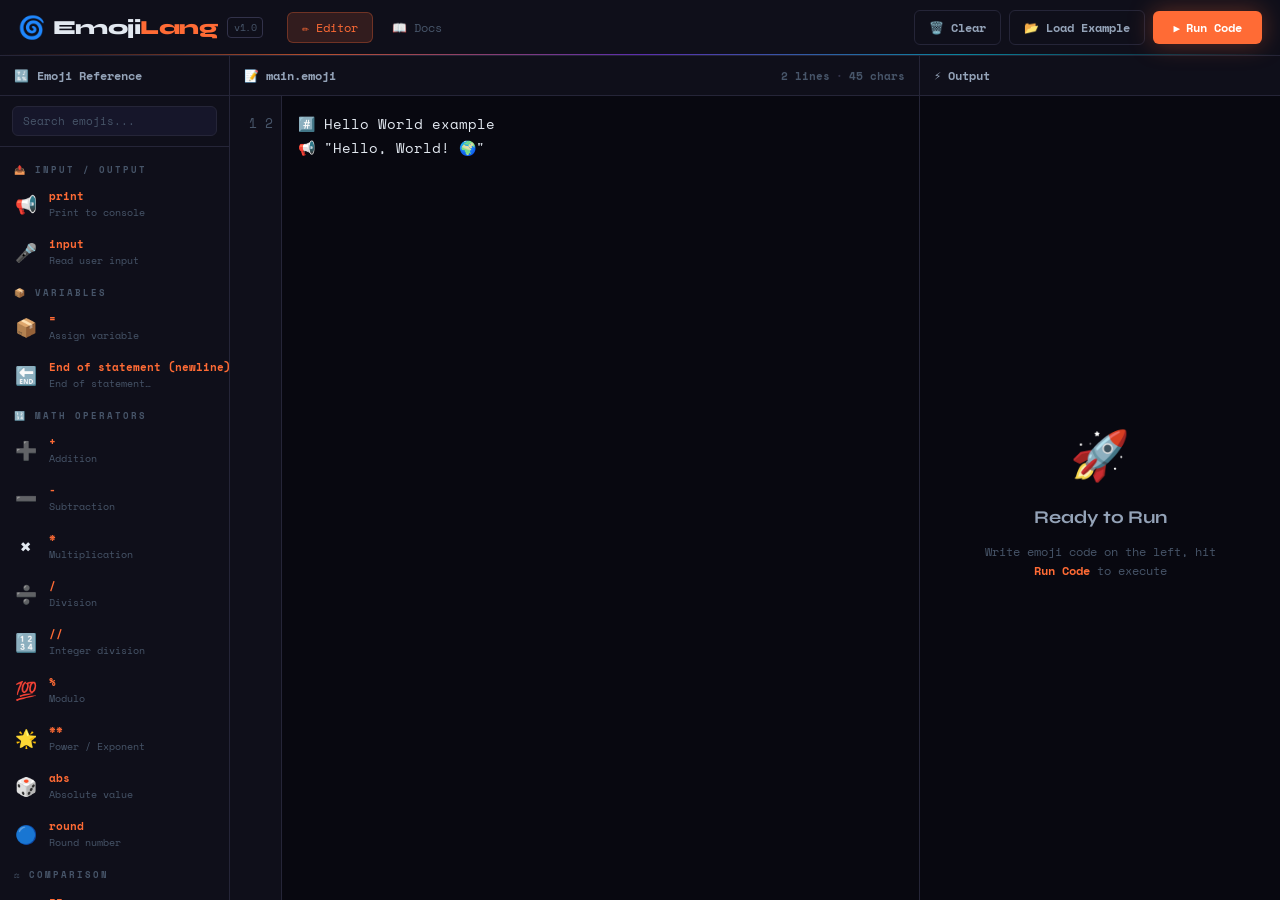
==== index.html @ 05bde88e "prototype of emoji to python" ====
<!DOCTYPE html>
<html lang="en">
<head>
  <meta charset="UTF-8" />
  <meta name="viewport" content="width=device-width, initial-scale=1.0" />
  <title>EmojiLang IDE 🚀</title>
  <link rel="preconnect" href="https://fonts.googleapis.com" />
  <link href="https://fonts.googleapis.com/css2?family=Space+Mono:ital,wght@0,400;0,700;1,400&family=Syne:wght@400;700;800;900&display=swap" rel="stylesheet" />
  <link rel="stylesheet" href="css/reset.css" />
  <link rel="stylesheet" href="css/variables.css" />
  <link rel="stylesheet" href="css/layout.css" />
  <link rel="stylesheet" href="css/sidebar.css" />
  <link rel="stylesheet" href="css/editor.css" />
  <link rel="stylesheet" href="css/output.css" />
  <link rel="stylesheet" href="css/animations.css" />
</head>
<body>

  <!-- HEADER -->
  <header class="topbar">
    <div class="topbar-left">
      <div class="logo">
        <span class="logo-icon">🌀</span>
        <span class="logo-text">Emoji<span class="logo-accent">Lang</span></span>
        <span class="logo-version">v1.0</span>
      </div>
      <nav class="tab-bar">
        <button class="tab active" data-tab="editor">✏️ Editor</button>
        <button class="tab" data-tab="docs">📖 Docs</button>
      </nav>
    </div>
    <div class="topbar-right">
      <button class="btn btn-ghost" id="btn-clear">🗑️ Clear</button>
      <button class="btn btn-ghost" id="btn-example">📂 Load Example</button>
      <button class="btn btn-run" id="btn-run">
        <span class="run-icon">▶</span>
        <span class="run-text">Run Code</span>
      </button>
    </div>
  </header>

  <!-- MAIN WORKSPACE -->
  <main class="workspace">

    <!-- LEFT SIDEBAR: Emoji Reference -->
    <aside class="sidebar" id="sidebar">
      <div class="sidebar-header">
        <span>🔣</span> Emoji Reference
      </div>
      <div class="sidebar-search">
        <input type="text" id="emoji-search" placeholder="Search emojis..." autocomplete="off" />
      </div>
      <div class="emoji-list" id="emoji-list">
        <!-- Populated by JS -->
      </div>
    </aside>

    <!-- CENTER: Code Editor -->
    <section class="editor-panel">
      <div class="panel-header">
        <span class="panel-title">📝 main.emoji</span>
        <div class="editor-meta">
          <span id="line-count">0 lines</span>
          <span class="dot">·</span>
          <span id="char-count">0 chars</span>
        </div>
      </div>

      <div class="editor-wrap">
        <div class="line-numbers" id="line-numbers">1</div>
        <textarea
          id="code-editor"
          class="code-editor"
          spellcheck="false"
          autocomplete="off"
          autocorrect="off"
          placeholder="🖊️ Start coding with emojis...&#10;&#10;Try: 📢 &quot;Hello World&quot; 🔚"
        ></textarea>
      </div>

      <!-- CONVERTED PYTHON PREVIEW -->
      <!-- <div class="python-preview" id="python-preview-panel">
        <div class="preview-header">
          <span>🐍 Python Preview</span>
          <button class="toggle-preview" id="toggle-preview">▲ Hide</button>
        </div>
        <pre class="python-code" id="python-output-preview"></pre>
      </div> -->
    </section>

    <!-- RIGHT PANEL: Output -->
    <section class="output-panel">
      <div class="panel-header">
        <span class="panel-title">⚡ Output</span>
        <div class="output-status" id="output-status"></div>
      </div>
      <div class="output-body" id="output-body">
        <div class="output-welcome">
          <div class="welcome-icon">🚀</div>
          <div class="welcome-title">Ready to Run</div>
          <div class="welcome-sub">Write emoji code on the left, hit <strong>Run Code</strong> to execute</div>
        </div>
      </div>
    </section>

  </main>

  <!-- DOCS PANEL (hidden by default) -->
  <div class="docs-panel hidden" id="docs-panel">
    <div class="docs-content" id="docs-content">
      <!-- Populated by JS -->
    </div>
  </div>

  <!-- TOAST NOTIFICATIONS -->
  <div class="toast-container" id="toast-container"></div>

  <!-- SCRIPTS -->
  <script src="js/emojiMap.js"></script>
  <script src="js/compiler.js"></script>
  <script src="js/runner.js"></script>
  <script src="js/editor.js"></script>
  <script src="js/sidebar.js"></script>
  <script src="js/ui.js"></script>
  <script src="js/app.js"></script>

</body>
</html>
---- css/variables.css ----
:root {
  /* Colors */
  --bg:         #080810;
  --surface:    #0f0f1a;
  --surface2:   #16162a;
  --surface3:   #1e1e32;
  --border:     #252538;
  --border2:    #32324a;

  --accent:     #ff6b35;
  --accent-dim: rgba(255, 107, 53, 0.15);
  --accent2:    #7c3aed;
  --accent3:    #06b6d4;
  --accent4:    #f59e0b;

  --green:      #22c55e;
  --green-dim:  rgba(34, 197, 94, 0.12);
  --red:        #ef4444;
  --red-dim:    rgba(239, 68, 68, 0.12);
  --yellow:     #eab308;
  --yellow-dim: rgba(234, 179, 8, 0.12);
  --blue:       #3b82f6;
  --blue-dim:   rgba(59, 130, 246, 0.12);

  --text:       #e2e8f0;
  --text2:      #94a3b8;
  --muted:      #475569;

  /* Typography */
  --font-mono: 'Space Mono', 'Courier New', monospace;
  --font-display: 'Syne', sans-serif;

  /* Sizing */
  --topbar-h:  56px;
  --sidebar-w: 230px;
  --preview-h: 160px;
  --radius:    6px;
  --radius-lg: 10px;

  /* Shadows & Glows */
  --glow-accent: 0 0 24px rgba(255, 107, 53, 0.35);
  --glow-green:  0 0 16px rgba(34, 197, 94, 0.3);
  --glow-red:    0 0 16px rgba(239, 68, 68, 0.3);
  --shadow:      0 4px 24px rgba(0,0,0,0.4);
}
---- css/layout.css ----
body {
  font-family: var(--font-mono);
  background: var(--bg);
  color: var(--text);
  display: flex;
  flex-direction: column;
  height: 100vh;
  overflow: hidden;
}

/* ─── TOPBAR ─────────────────────────── */
.topbar {
  height: var(--topbar-h);
  background: var(--surface);
  border-bottom: 1px solid var(--border);
  display: flex;
  align-items: center;
  justify-content: space-between;
  padding: 0 18px;
  flex-shrink: 0;
  position: relative;
  z-index: 100;
}
.topbar::after {
  content: '';
  position: absolute;
  bottom: 0; left: 0; right: 0;
  height: 1px;
  background: linear-gradient(90deg,
    transparent 0%,
    var(--accent) 25%,
    var(--accent2) 50%,
    var(--accent3) 75%,
    transparent 100%);
  opacity: 0.7;
}

.topbar-left  { display: flex; align-items: center; gap: 24px; }
.topbar-right { display: flex; align-items: center; gap: 8px; }

/* ─── LOGO ───────────────────────────── */
.logo {
  display: flex;
  align-items: center;
  gap: 8px;
  font-family: var(--font-display);
  font-weight: 900;
  font-size: 20px;
  letter-spacing: -0.5px;
}
.logo-icon { font-size: 22px; animation: spin-slow 8s linear infinite; }
.logo-accent { color: var(--accent); }
.logo-version {
  font-family: var(--font-mono);
  font-size: 10px;
  font-weight: 400;
  color: var(--muted);
  border: 1px solid var(--border2);
  padding: 2px 6px;
  border-radius: 4px;
  margin-left: 2px;
}

/* ─── TAB BAR ────────────────────────── */
.tab-bar { display: flex; gap: 4px; }
.tab {
  font-family: var(--font-mono);
  font-size: 12px;
  padding: 6px 14px;
  border-radius: var(--radius);
  color: var(--muted);
  transition: all 0.2s;
  border: 1px solid transparent;
  cursor: pointer;
  background: none;
}
.tab:hover { color: var(--text2); background: var(--surface2); }
.tab.active {
  color: var(--accent);
  background: var(--accent-dim);
  border-color: rgba(255,107,53,0.3);
}

/* ─── BUTTONS ────────────────────────── */
.btn {
  display: inline-flex;
  align-items: center;
  gap: 6px;
  padding: 8px 14px;
  border-radius: var(--radius);
  font-family: var(--font-mono);
  font-size: 12px;
  font-weight: 700;
  transition: all 0.2s;
  cursor: pointer;
  border: none;
}
.btn-ghost {
  color: var(--text2);
  border: 1px solid var(--border);
  background: none;
}
.btn-ghost:hover {
  color: var(--text);
  border-color: var(--border2);
  background: var(--surface2);
}
.btn-run {
  background: var(--accent);
  color: white;
  box-shadow: var(--glow-accent);
  padding: 8px 20px;
}
.btn-run:hover {
  background: #ff8555;
  box-shadow: 0 0 32px rgba(255,107,53,0.6);
  transform: translateY(-1px);
}
.btn-run:disabled {
  background: var(--muted);
  box-shadow: none;
  transform: none;
  cursor: not-allowed;
  opacity: 0.6;
}
.run-icon { font-size: 11px; }

/* ─── WORKSPACE ──────────────────────── */
.workspace {
  display: flex;
  flex: 1;
  min-height: 0;
  overflow: hidden;
}

/* ─── PANEL HEADER ───────────────────── */
.panel-header {
  height: 40px;
  background: var(--surface);
  border-bottom: 1px solid var(--border);
  display: flex;
  align-items: center;
  justify-content: space-between;
  padding: 0 14px;
  font-size: 12px;
  font-weight: 700;
  flex-shrink: 0;
}
.panel-title { color: var(--text2); }
.editor-meta {
  display: flex;
  align-items: center;
  gap: 6px;
  color: var(--muted);
  font-size: 11px;
}
.dot { color: var(--border2); }

/* ─── EDITOR PANEL ───────────────────── */
.editor-panel {
  flex: 1;
  min-width: 0;
  display: flex;
  flex-direction: column;
  border-right: 1px solid var(--border);
  overflow: hidden;
}

/* ─── OUTPUT PANEL ───────────────────── */
.output-panel {
  width: 360px;
  min-width: 360px;
  max-width: 360px;
  flex-shrink: 0;
  display: flex;
  flex-direction: column;
  overflow: hidden;
}

/* ─── DOCS PANEL ─────────────────────── */
.docs-panel {
  position: absolute;
  inset: 0;
  background: var(--bg);
  overflow-y: auto;
  z-index: 50;
  padding: 40px;
}
.docs-panel.hidden { display: none; }
.docs-content {
  max-width: 800px;
  margin: 0 auto;
}

/* ─── TOAST ──────────────────────────── */
.toast-container {
  position: fixed;
  bottom: 20px;
  right: 20px;
  display: flex;
  flex-direction: column;
  gap: 8px;
  z-index: 9999;
}
.toast {
  padding: 10px 16px;
  border-radius: var(--radius);
  font-size: 12px;
  font-weight: 700;
  display: flex;
  align-items: center;
  gap: 8px;
  animation: slideInToast 0.3s ease;
  border: 1px solid transparent;
}
.toast-success { background: var(--green-dim); border-color: var(--green); color: var(--green); }
.toast-error   { background: var(--red-dim);   border-color: var(--red);   color: var(--red); }
.toast-info    { background: var(--blue-dim);   border-color: var(--blue);  color: var(--blue); }
---- css/sidebar.css ----
/* ─── SIDEBAR ────────────────────────── */
.sidebar {
  width: var(--sidebar-w);
  background: var(--surface);
  border-right: 1px solid var(--border);
  display: flex;
  flex-direction: column;
  flex-shrink: 0;
  overflow: hidden;
}

.sidebar-header {
  height: 40px;
  display: flex;
  align-items: center;
  gap: 8px;
  padding: 0 14px;
  font-size: 12px;
  font-weight: 700;
  color: var(--text2);
  background: var(--surface);
  border-bottom: 1px solid var(--border);
  flex-shrink: 0;
}

.sidebar-search {
  padding: 10px 12px;
  border-bottom: 1px solid var(--border);
  flex-shrink: 0;
}
.sidebar-search input {
  width: 100%;
  background: var(--surface2);
  border: 1px solid var(--border);
  color: var(--text);
  padding: 6px 10px;
  border-radius: var(--radius);
  font-size: 11px;
  transition: border-color 0.2s;
}
.sidebar-search input:focus {
  border-color: var(--accent);
}
.sidebar-search input::placeholder {
  color: var(--muted);
}

/* ─── EMOJI LIST ─────────────────────── */
.emoji-list {
  flex: 1;
  overflow-y: auto;
  padding: 6px 0;
}

.emoji-group-label {
  font-size: 9px;
  font-weight: 700;
  letter-spacing: 2px;
  text-transform: uppercase;
  color: var(--muted);
  padding: 10px 14px 4px;
}

.emoji-item {
  display: flex;
  align-items: center;
  gap: 10px;
  padding: 7px 12px;
  cursor: pointer;
  border-radius: 0;
  transition: background 0.15s;
  border: 1px solid transparent;
}
.emoji-item:hover {
  background: var(--surface2);
}
.emoji-item:hover .insert-chip {
  opacity: 1;
}

.emoji-item .em {
  font-size: 18px;
  min-width: 26px;
  text-align: center;
  line-height: 1;
}

.emoji-item .info {
  flex: 1;
  min-width: 0;
}
.emoji-item .kw {
  font-size: 11px;
  color: var(--accent);
  font-weight: 700;
  white-space: nowrap;
}
.emoji-item .desc {
  font-size: 10px;
  color: var(--muted);
  margin-top: 1px;
  white-space: nowrap;
  overflow: hidden;
  text-overflow: ellipsis;
}

.insert-chip {
  font-size: 9px;
  color: var(--muted);
  border: 1px solid var(--border2);
  padding: 2px 6px;
  border-radius: 4px;
  white-space: nowrap;
  opacity: 0;
  transition: opacity 0.15s;
}

.emoji-item.no-result {
  padding: 20px 14px;
  color: var(--muted);
  font-size: 12px;
  cursor: default;
}
.emoji-item.no-result:hover {
  background: transparent;
}
---- css/editor.css ----
/* ─── EDITOR WRAP ────────────────────── */
.editor-wrap {
  flex: 1;
  min-height: 0;
  display: flex;
  overflow: hidden;
  background: var(--bg);
}

/* ─── LINE NUMBERS ───────────────────── */
.line-numbers {
  width: 52px;
  min-width: 52px;
  padding: 16px 8px 16px 0;
  text-align: right;
  color: var(--muted);
  font-size: 13px;
  line-height: 1.7;
  user-select: none;
  background: var(--surface);
  border-right: 1px solid var(--border);
  overflow: hidden;
  flex-shrink: 0;
}

/* ─── CODE EDITOR TEXTAREA ───────────── */
.code-editor {
  flex: 1;
  min-width: 0;
  padding: 16px;
  color: var(--text);
  font-family: var(--font-mono);
  font-size: 14px;
  line-height: 1.7;
  resize: none;
  overflow: auto;
  white-space: pre-wrap;
  overflow-wrap: break-word;
  word-break: break-all;
  caret-color: var(--accent);
  background: var(--bg);
  border: none;
  outline: none;
  box-sizing: border-box;
}

.code-editor::placeholder {
  color: var(--muted);
  opacity: 0.7;
}
---- css/output.css ----
/* ─── OUTPUT BODY ────────────────────── */
.output-body {
  flex: 1;
  overflow-y: auto;
  padding: 0;
  background: var(--bg);
  font-size: 13px;
  line-height: 1.6;
  display: flex;
  flex-direction: column;
}

/* ─── WELCOME STATE ──────────────────── */
.output-welcome {
  flex: 1;
  display: flex;
  flex-direction: column;
  align-items: center;
  justify-content: center;
  gap: 10px;
  padding: 40px;
  text-align: center;
}
.welcome-icon {
  font-size: 48px;
  animation: float 3s ease-in-out infinite;
}
.welcome-title {
  font-family: var(--font-display);
  font-size: 18px;
  font-weight: 700;
  color: var(--text2);
}
.welcome-sub {
  font-size: 12px;
  color: var(--muted);
  max-width: 240px;
}
.welcome-sub strong {
  color: var(--accent);
}

/* ─── OUTPUT STATUS BADGE ────────────── */
.output-status {
  font-size: 11px;
  font-weight: 700;
  padding: 3px 8px;
  border-radius: 4px;
  display: flex;
  align-items: center;
  gap: 5px;
}
.status-running {
  color: var(--yellow);
  background: var(--yellow-dim);
  border: 1px solid rgba(234,179,8,0.3);
}
.status-success {
  color: var(--green);
  background: var(--green-dim);
  border: 1px solid rgba(34,197,94,0.3);
}
.status-error {
  color: var(--red);
  background: var(--red-dim);
  border: 1px solid rgba(239,68,68,0.3);
}

/* ─── OUTPUT BLOCKS ──────────────────── */
.output-block {
  border-bottom: 1px solid var(--border);
  animation: fadeIn 0.3s ease;
}

.output-block-header {
  display: flex;
  align-items: center;
  gap: 8px;
  padding: 8px 14px 6px;
  font-size: 10px;
  font-weight: 700;
  letter-spacing: 1px;
  text-transform: uppercase;
  color: var(--muted);
}

.output-stdout {
  padding: 10px 16px 14px;
  font-family: var(--font-mono);
  font-size: 13px;
  color: var(--text);
  white-space: pre-wrap;
  word-break: break-word;
}

/* ─── ERROR BLOCK ────────────────────── */
.error-block {
  background: var(--red-dim);
  border: 1px solid rgba(239,68,68,0.25);
  border-radius: var(--radius);
  margin: 12px;
  overflow: hidden;
  animation: fadeIn 0.3s ease;
}
.error-block-header {
  display: flex;
  align-items: center;
  gap: 8px;
  padding: 10px 14px;
  background: rgba(239,68,68,0.15);
  font-size: 12px;
  font-weight: 700;
  color: var(--red);
  border-bottom: 1px solid rgba(239,68,68,0.2);
}
.error-type {
  margin-left: auto;
  font-size: 10px;
  opacity: 0.8;
}
.error-body {
  padding: 12px 14px;
}
.error-message {
  font-size: 13px;
  color: var(--text);
  margin-bottom: 10px;
  font-weight: 700;
}
.error-location {
  font-size: 11px;
  color: var(--red);
  margin-bottom: 8px;
  opacity: 0.85;
}
.error-hint {
  font-size: 11px;
  color: var(--text2);
  padding: 8px 10px;
  background: rgba(255,255,255,0.04);
  border-radius: 4px;
  border-left: 2px solid var(--yellow);
}
.error-hint::before {
  content: '💡 Hint: ';
  color: var(--yellow);
  font-weight: 700;
}

/* ─── COMPILE ERROR ──────────────────── */
.compile-error-block {
  background: rgba(239,68,68,0.07);
  border: 1px solid rgba(239,68,68,0.2);
  border-radius: var(--radius);
  margin: 12px;
  animation: shake 0.3s ease;
}
.compile-error-block .error-block-header {
  background: rgba(239,68,68,0.12);
}

/* ─── SUCCESS BLOCK ──────────────────── */
.success-meta {
  display: flex;
  align-items: center;
  gap: 16px;
  padding: 10px 14px;
  background: var(--green-dim);
  border-bottom: 1px solid rgba(34,197,94,0.2);
  font-size: 11px;
  color: var(--green);
  font-weight: 700;
}
.exec-time { opacity: 0.75; font-weight: 400; margin-left: auto; }

/* ─── SPINNER ────────────────────────── */
.spinner {
  display: inline-block;
  width: 12px; height: 12px;
  border: 2px solid rgba(234,179,8,0.3);
  border-top-color: var(--yellow);
  border-radius: 50%;
  animation: spin 0.7s linear infinite;
}

.running-indicator {
  flex: 1;
  display: flex;
  align-items: center;
  justify-content: center;
  gap: 12px;
  color: var(--yellow);
  font-size: 13px;
}
---- css/animations.css ----
@keyframes spin {
  to { transform: rotate(360deg); }
}

@keyframes spin-slow {
  to { transform: rotate(360deg); }
}

@keyframes float {
  0%, 100% { transform: translateY(0); }
  50%       { transform: translateY(-8px); }
}

@keyframes fadeIn {
  from { opacity: 0; transform: translateY(6px); }
  to   { opacity: 1; transform: translateY(0); }
}

@keyframes slideInToast {
  from { opacity: 0; transform: translateX(20px); }
  to   { opacity: 1; transform: translateX(0); }
}

@keyframes shake {
  0%, 100% { transform: translateX(0); }
  20%       { transform: translateX(-4px); }
  40%       { transform: translateX(4px); }
  60%       { transform: translateX(-3px); }
  80%       { transform: translateX(3px); }
}

@keyframes pulse-glow {
  0%, 100% { box-shadow: 0 0 12px rgba(255,107,53,0.3); }
  50%       { box-shadow: 0 0 28px rgba(255,107,53,0.6); }
}

/* Docs typography */
.docs-content h1 {
  font-family: var(--font-display);
  font-size: 32px;
  font-weight: 900;
  color: var(--text);
  margin-bottom: 8px;
}
.docs-content .docs-sub {
  font-size: 14px;
  color: var(--muted);
  margin-bottom: 32px;
}
.docs-content h2 {
  font-family: var(--font-display);
  font-size: 18px;
  font-weight: 700;
  color: var(--accent);
  margin: 28px 0 12px;
  padding-bottom: 8px;
  border-bottom: 1px solid var(--border);
}
.docs-content p {
  font-size: 13px;
  color: var(--text2);
  line-height: 1.8;
  margin-bottom: 12px;
}
.docs-table {
  width: 100%;
  border-collapse: collapse;
  margin-bottom: 20px;
  font-size: 13px;
}
.docs-table th {
  text-align: left;
  padding: 8px 12px;
  background: var(--surface2);
  color: var(--text2);
  font-weight: 700;
  border-bottom: 1px solid var(--border);
}
.docs-table td {
  padding: 8px 12px;
  border-bottom: 1px solid var(--border);
  color: var(--text);
  vertical-align: top;
}
.docs-table tr:hover td { background: var(--surface); }
.docs-table .em-cell { font-size: 20px; text-align: center; }
.docs-table .kw-cell { color: var(--accent); font-weight: 700; }
.docs-table .py-cell { color: var(--accent3); }
.docs-table .ex-cell { color: var(--muted); }

.docs-code-block {
  background: var(--surface);
  border: 1px solid var(--border);
  border-radius: var(--radius);
  padding: 16px;
  font-size: 13px;
  line-height: 1.7;
  color: var(--text);
  margin-bottom: 16px;
  white-space: pre;
  overflow-x: auto;
}
.docs-code-block .comment { color: var(--muted); font-style: italic; }
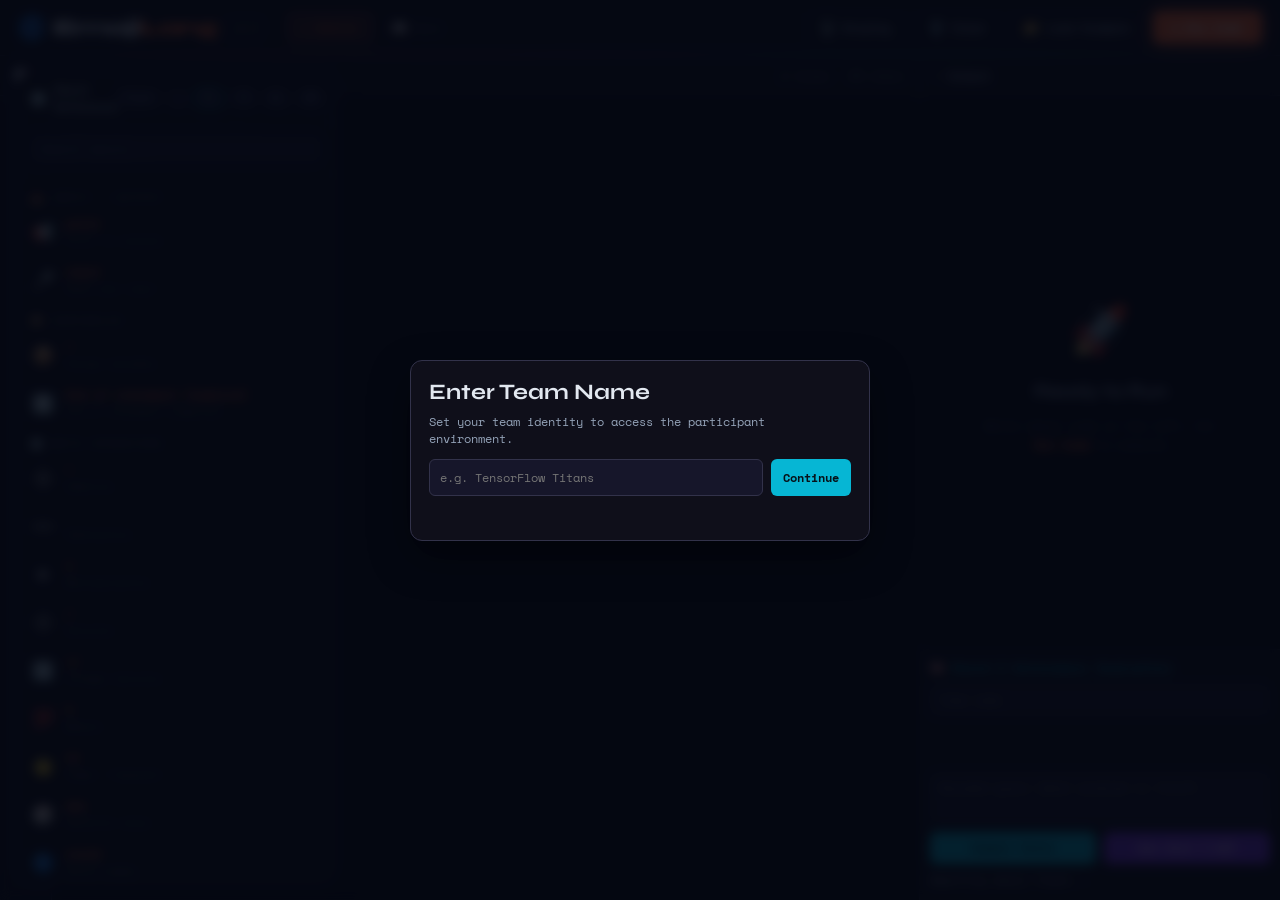
==== commit 38194e9f: "Prepare for Vercel deployment: Add vercel.json, .gitignore, and new features" ====
--- a/index.html
+++ b/index.html
@@ -30,6 +30,7 @@
       </nav>
     </div>
     <div class="topbar-right">
+      <button class="btn btn-ghost" id="btn-display">🖥️ Display</button>
       <button class="btn btn-ghost" id="btn-clear">🗑️ Clear</button>
       <button class="btn btn-ghost" id="btn-example">📂 Load Example</button>
       <button class="btn btn-run" id="btn-run">
@@ -45,7 +46,15 @@
     <!-- LEFT SIDEBAR: Emoji Reference -->
     <aside class="sidebar" id="sidebar">
       <div class="sidebar-header">
-        <span>🔣</span> Emoji Reference
+        <div class="sidebar-title"><span>🔣</span> Emoji Reference</div>
+        <div class="sidebar-controls">
+          <button class="sidebar-control" id="emoji-flash" type="button" title="Flash reference open">Flash</button>
+          <button class="sidebar-control" id="emoji-minimize" type="button" title="Minimize reference">_</button>
+          <button class="sidebar-corner" data-corner="top-left" type="button" title="Dock top left">TL</button>
+          <button class="sidebar-corner" data-corner="top-right" type="button" title="Dock top right">TR</button>
+          <button class="sidebar-corner" data-corner="bottom-left" type="button" title="Dock bottom left">BL</button>
+          <button class="sidebar-corner" data-corner="bottom-right" type="button" title="Dock bottom right">BR</button>
+        </div>
       </div>
       <div class="sidebar-search">
         <input type="text" id="emoji-search" placeholder="Search emojis..." autocomplete="off" />
@@ -78,14 +87,6 @@
         ></textarea>
       </div>
 
-      <!-- CONVERTED PYTHON PREVIEW -->
-      <!-- <div class="python-preview" id="python-preview-panel">
-        <div class="preview-header">
-          <span>🐍 Python Preview</span>
-          <button class="toggle-preview" id="toggle-preview">▲ Hide</button>
-        </div>
-        <pre class="python-code" id="python-output-preview"></pre>
-      </div> -->
     </section>
 
     <!-- RIGHT PANEL: Output -->
@@ -101,6 +102,24 @@
           <div class="welcome-sub">Write emoji code on the left, hit <strong>Run Code</strong> to execute</div>
         </div>
       </div>
+
+      <div class="round2-panel" id="round2-panel">
+        <div class="round2-head">
+          <span>🧠 Round 2 Autonomous Evaluation</span>
+        </div>
+        <div class="round2-grid">
+          <input id="round2-team" type="text" placeholder="Team name" />
+          <input id="round2-module" type="hidden" />
+        </div>
+        <div class="round2-flash-preview" id="round2-flash-preview" aria-live="polite"></div>
+        <textarea id="round2-decoded" rows="2" placeholder="Decoded guess (what problem is this?)"></textarea>
+        <div class="round2-actions">
+          <button id="round2-submit" type="button">Submit Patch</button>
+          <button id="round2-hint" type="button" class="round2-hint">Ask Hint (-10)</button>
+        </div>
+        <div class="round2-result" id="round2-result">Awaiting emoji flash...</div>
+      </div>
+
     </section>
 
   </main>
@@ -115,6 +134,19 @@
   <!-- TOAST NOTIFICATIONS -->
   <div class="toast-container" id="toast-container"></div>
 
+  <!-- TEAM ACCESS GATE -->
+  <div class="team-gate" id="team-gate" role="dialog" aria-modal="true" aria-labelledby="team-gate-title">
+    <div class="team-gate-card">
+      <h2 id="team-gate-title">Enter Team Name</h2>
+      <p>Set your team identity to access the participant environment.</p>
+      <form id="team-gate-form" class="team-gate-form">
+        <input id="team-gate-input" type="text" maxlength="40" placeholder="e.g. TensorFlow Titans" autocomplete="off" required />
+        <button id="team-gate-join" type="submit">Continue</button>
+      </form>
+      <div class="team-gate-error" id="team-gate-error" aria-live="polite"></div>
+    </div>
+  </div>
+
   <!-- SCRIPTS -->
   <script src="js/emojiMap.js"></script>
   <script src="js/compiler.js"></script>
@@ -122,6 +154,8 @@
   <script src="js/editor.js"></script>
   <script src="js/sidebar.js"></script>
   <script src="js/ui.js"></script>
+  <script src="js/flashSync.js"></script>
+  <script src="js/round2Submission.js"></script>
   <script src="js/app.js"></script>
 
 </body>
--- a/css/layout.css
+++ b/css/layout.css
@@ -131,6 +131,7 @@
   flex: 1;
   min-height: 0;
   overflow: hidden;
+  position: relative;
 }
 
 /* ─── PANEL HEADER ───────────────────── */
--- a/css/sidebar.css
+++ b/css/sidebar.css
@@ -1,26 +1,108 @@
 /* ─── SIDEBAR ────────────────────────── */
 .sidebar {
-  width: var(--sidebar-w);
-  background: var(--surface);
-  border-right: 1px solid var(--border);
+  width: min(320px, calc(100vw - 40px));
+  background: rgba(15, 15, 26, 0.96);
+  border: 1px solid var(--border2);
+  border-right: 1px solid var(--border2);
   display: flex;
   flex-direction: column;
   flex-shrink: 0;
   overflow: hidden;
+  position: absolute;
+  z-index: 40;
+  top: 16px;
+  left: 16px;
+  max-height: calc(100% - 32px);
+  border-radius: 14px;
+  box-shadow: var(--shadow), 0 0 24px rgba(124, 58, 237, 0.12);
+  backdrop-filter: blur(8px);
+  transition: transform 0.2s ease, opacity 0.2s ease, width 0.2s ease, height 0.2s ease, top 0.2s ease, right 0.2s ease, bottom 0.2s ease, left 0.2s ease;
+}
+
+.sidebar.is-minimized {
+  width: 190px;
+  max-height: 48px;
+}
+
+.sidebar.is-minimized .sidebar-search,
+.sidebar.is-minimized .emoji-list {
+  display: none;
+}
+
+.sidebar.corner-top-left {
+  top: 16px;
+  left: 16px;
+  right: auto;
+  bottom: auto;
+}
+
+.sidebar.corner-top-right {
+  top: 16px;
+  right: 16px;
+  left: auto;
+  bottom: auto;
+}
+
+.sidebar.corner-bottom-left {
+  bottom: 16px;
+  left: 16px;
+  top: auto;
+  right: auto;
+}
+
+.sidebar.corner-bottom-right {
+  bottom: 16px;
+  right: 16px;
+  top: auto;
+  left: auto;
 }
 
 .sidebar-header {
-  height: 40px;
-  display: flex;
-  align-items: center;
+  min-height: 40px;
+  display: flex;
+  align-items: center;
+  justify-content: space-between;
   gap: 8px;
-  padding: 0 14px;
+  padding: 8px 10px 8px 14px;
   font-size: 12px;
   font-weight: 700;
   color: var(--text2);
-  background: var(--surface);
+  background: rgba(15, 15, 26, 0.94);
   border-bottom: 1px solid var(--border);
   flex-shrink: 0;
+}
+
+.sidebar-title {
+  display: flex;
+  align-items: center;
+  gap: 8px;
+  min-width: 0;
+}
+
+.sidebar-controls {
+  display: flex;
+  align-items: center;
+  gap: 6px;
+}
+
+.sidebar-control,
+.sidebar-corner {
+  border: 1px solid var(--border2);
+  background: var(--surface2);
+  color: var(--text2);
+  border-radius: 6px;
+  padding: 4px 7px;
+  font-family: var(--font-mono);
+  font-size: 10px;
+  line-height: 1;
+  cursor: pointer;
+}
+
+.sidebar-control:hover,
+.sidebar-corner:hover,
+.sidebar-corner.is-active {
+  color: var(--text);
+  border-color: var(--accent3);
 }
 
 .sidebar-search {
--- a/css/output.css
+++ b/css/output.css
@@ -191,4 +191,164 @@
   gap: 12px;
   color: var(--yellow);
   font-size: 13px;
+}
+
+/* ─── ROUND 2 SUBMISSION PANEL ───────── */
+.round2-panel {
+  border-top: 1px solid var(--border);
+  background: var(--surface);
+  padding: 10px;
+  display: flex;
+  flex-direction: column;
+  gap: 8px;
+}
+
+.round2-head {
+  font-size: 11px;
+  font-weight: 700;
+  letter-spacing: 0.6px;
+  color: var(--accent3);
+}
+
+.round2-grid {
+  display: grid;
+  grid-template-columns: 1fr;
+  gap: 8px;
+}
+
+.round2-flash-preview {
+  min-height: 40px;
+  display: flex;
+  align-items: center;
+  justify-content: flex-start;
+  gap: 6px;
+  flex-wrap: wrap;
+}
+
+.round2-flash-preview .round2-flash-emoji-tile {
+  width: 32px;
+  height: 32px;
+  display: block;
+  border-radius: 6px;
+  border: 1px solid var(--border2);
+  background: var(--surface2);
+  image-rendering: auto;
+}
+
+.round2-panel input,
+.round2-panel textarea {
+  width: 100%;
+  border: 1px solid var(--border2);
+  background: var(--surface2);
+  color: var(--text);
+  border-radius: var(--radius);
+  font-family: var(--font-mono);
+  font-size: 11px;
+  padding: 7px 8px;
+}
+
+.round2-panel textarea {
+  resize: vertical;
+  min-height: 52px;
+}
+
+.round2-actions {
+  display: flex;
+  gap: 8px;
+}
+
+.round2-actions button {
+  flex: 1;
+  border: none;
+  border-radius: var(--radius);
+  padding: 8px;
+  font-size: 11px;
+  font-weight: 700;
+  cursor: pointer;
+  background: var(--accent3);
+  color: #071219;
+}
+
+.round2-actions .round2-hint {
+  background: var(--accent2);
+  color: #f4e8ff;
+}
+
+.round2-result {
+  font-size: 11px;
+  color: var(--text2);
+  min-height: 18px;
+}
+
+/* ─── PARTICIPANT TEAM ACCESS GATE ──── */
+.team-gate {
+  position: fixed;
+  inset: 0;
+  z-index: 12000;
+  display: none;
+  align-items: center;
+  justify-content: center;
+  padding: 20px;
+  background: rgba(4, 8, 18, 0.86);
+  backdrop-filter: blur(6px);
+}
+
+.team-gate.open {
+  display: flex;
+}
+
+.team-gate-card {
+  width: min(460px, 100%);
+  border: 1px solid var(--border2);
+  border-radius: 12px;
+  background: var(--surface);
+  padding: 18px;
+  box-shadow: 0 16px 40px rgba(0, 0, 0, 0.38);
+}
+
+.team-gate-card h2 {
+  margin: 0 0 8px;
+  font-family: var(--font-display);
+  font-size: 22px;
+  color: var(--text);
+}
+
+.team-gate-card p {
+  margin: 0 0 12px;
+  color: var(--text2);
+  font-size: 12px;
+}
+
+.team-gate-form {
+  display: flex;
+  gap: 8px;
+}
+
+.team-gate-form input {
+  flex: 1;
+  border: 1px solid var(--border2);
+  background: var(--surface2);
+  color: var(--text);
+  border-radius: var(--radius);
+  font-family: var(--font-mono);
+  font-size: 12px;
+  padding: 9px 10px;
+}
+
+.team-gate-form button {
+  border: none;
+  border-radius: var(--radius);
+  padding: 9px 12px;
+  font-size: 12px;
+  font-weight: 700;
+  cursor: pointer;
+  background: var(--accent3);
+  color: #071219;
+}
+
+.team-gate-error {
+  margin-top: 10px;
+  min-height: 16px;
+  font-size: 11px;
+  color: var(--red);
 }
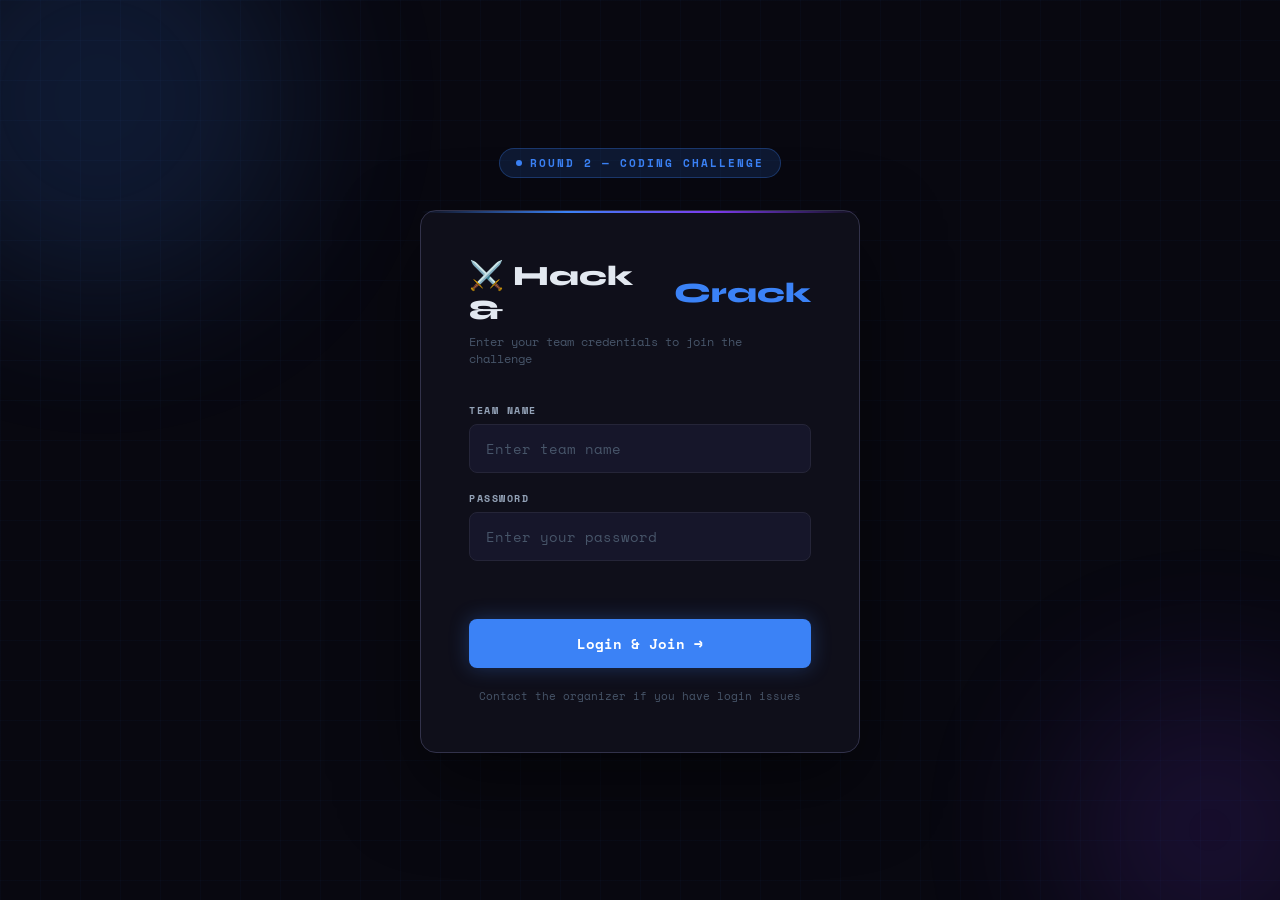
==== commit d46b89f3: "prototype-1 finalized" ====
--- a/index.html
+++ b/index.html
@@ -13,6 +13,7 @@
   <link rel="stylesheet" href="css/editor.css" />
   <link rel="stylesheet" href="css/output.css" />
   <link rel="stylesheet" href="css/animations.css" />
+  <link rel="stylesheet" href="css/participant.css" />
 </head>
 <body>
 
@@ -30,49 +31,52 @@
       </nav>
     </div>
     <div class="topbar-right">
-      <button class="btn btn-ghost" id="btn-display">🖥️ Display</button>
+      <div class="participant-badge" id="participant-badge"></div>
+      <select class="question-select" id="question-select">
+        <option value="">Select Question...</option>
+      </select>
       <button class="btn btn-ghost" id="btn-clear">🗑️ Clear</button>
-      <button class="btn btn-ghost" id="btn-example">📂 Load Example</button>
-      <button class="btn btn-run" id="btn-run">
-        <span class="run-icon">▶</span>
-        <span class="run-text">Run Code</span>
-      </button>
+      <button class="btn btn-ghost" id="btn-example">📂 Examples</button>
+      <button class="btn btn-run" id="btn-run">▶ Run</button>
+      <button class="btn btn-submit" id="btn-submit" disabled>📤 Submit</button>
     </div>
   </header>
 
   <!-- MAIN WORKSPACE -->
   <main class="workspace">
 
-    <!-- LEFT SIDEBAR: Emoji Reference -->
+    <!-- LEFT SIDEBAR -->
     <aside class="sidebar" id="sidebar">
-      <div class="sidebar-header">
-        <div class="sidebar-title"><span>🔣</span> Emoji Reference</div>
-        <div class="sidebar-controls">
-          <button class="sidebar-control" id="emoji-flash" type="button" title="Flash reference open">Flash</button>
-          <button class="sidebar-control" id="emoji-minimize" type="button" title="Minimize reference">_</button>
-          <button class="sidebar-corner" data-corner="top-left" type="button" title="Dock top left">TL</button>
-          <button class="sidebar-corner" data-corner="top-right" type="button" title="Dock top right">TR</button>
-          <button class="sidebar-corner" data-corner="bottom-left" type="button" title="Dock bottom left">BL</button>
-          <button class="sidebar-corner" data-corner="bottom-right" type="button" title="Dock bottom right">BR</button>
-        </div>
-      </div>
+      <div class="sidebar-header"><span>🔣</span> Emoji Reference</div>
       <div class="sidebar-search">
         <input type="text" id="emoji-search" placeholder="Search emojis..." autocomplete="off" />
       </div>
-      <div class="emoji-list" id="emoji-list">
-        <!-- Populated by JS -->
-      </div>
+      <div class="emoji-list" id="emoji-list"></div>
     </aside>
 
-    <!-- CENTER: Code Editor -->
+    <!-- CENTER: Editor -->
     <section class="editor-panel">
+
       <div class="panel-header">
         <span class="panel-title">📝 main.emoji</span>
         <div class="editor-meta">
           <span id="line-count">0 lines</span>
           <span class="dot">·</span>
           <span id="char-count">0 chars</span>
+          <span class="dot">·</span>
+          <span class="question-label" id="question-label">No question selected</span>
         </div>
+      </div>
+
+      <!-- QUESTION INFO PANEL — shows current question description -->
+      <div class="question-info-panel" id="question-info-panel">
+        <div class="q-info-header">
+          <span class="q-info-id" id="q-info-id">Q1</span>
+          <span class="q-info-title" id="q-info-title">Question Title</span>
+          <span class="q-info-solved-badge hidden" id="q-info-solved">✅ SOLVED</span>
+        </div>
+        <div class="q-info-desc" id="q-info-desc">Question description here</div>
+        <div class="q-info-hint">💡 Hit <strong>Run</strong> to test your code, then <strong>Submit</strong> when confident</div>
       </div>
 
       <div class="editor-wrap">
@@ -83,13 +87,23 @@
           spellcheck="false"
           autocomplete="off"
           autocorrect="off"
-          placeholder="🖊️ Start coding with emojis...&#10;&#10;Try: 📢 &quot;Hello World&quot; 🔚"
+          placeholder="🖊️ Select a question above, then start coding..."
         ></textarea>
+      </div>
+
+      <!-- PROGRESS TRACKER — bottom of editor -->
+      <div class="progress-tracker" id="progress-tracker">
+        <span class="progress-label">Progress:</span>
+        <div id="progress-chips"></div>
+        <div class="progress-summary">
+          <span class="solved-count" id="solved-count">0</span>
+          <span>/ <span id="total-count">0</span> solved</span>
+        </div>
       </div>
 
     </section>
 
-    <!-- RIGHT PANEL: Output -->
+    <!-- RIGHT: Output -->
     <section class="output-panel">
       <div class="panel-header">
         <span class="panel-title">⚡ Output</span>
@@ -99,64 +113,30 @@
         <div class="output-welcome">
           <div class="welcome-icon">🚀</div>
           <div class="welcome-title">Ready to Run</div>
-          <div class="welcome-sub">Write emoji code on the left, hit <strong>Run Code</strong> to execute</div>
+          <div class="welcome-sub">Select a question above, write emoji code, hit <strong>Run</strong> to test, then <strong>Submit</strong> when ready</div>
         </div>
       </div>
-
-      <div class="round2-panel" id="round2-panel">
-        <div class="round2-head">
-          <span>🧠 Round 2 Autonomous Evaluation</span>
-        </div>
-        <div class="round2-grid">
-          <input id="round2-team" type="text" placeholder="Team name" />
-          <input id="round2-module" type="hidden" />
-        </div>
-        <div class="round2-flash-preview" id="round2-flash-preview" aria-live="polite"></div>
-        <textarea id="round2-decoded" rows="2" placeholder="Decoded guess (what problem is this?)"></textarea>
-        <div class="round2-actions">
-          <button id="round2-submit" type="button">Submit Patch</button>
-          <button id="round2-hint" type="button" class="round2-hint">Ask Hint (-10)</button>
-        </div>
-        <div class="round2-result" id="round2-result">Awaiting emoji flash...</div>
-      </div>
-
     </section>
 
   </main>
 
-  <!-- DOCS PANEL (hidden by default) -->
+  <!-- DOCS PANEL -->
   <div class="docs-panel hidden" id="docs-panel">
-    <div class="docs-content" id="docs-content">
-      <!-- Populated by JS -->
-    </div>
+    <div class="docs-content" id="docs-content"></div>
   </div>
 
-  <!-- TOAST NOTIFICATIONS -->
+  <!-- TOAST -->
   <div class="toast-container" id="toast-container"></div>
 
-  <!-- TEAM ACCESS GATE -->
-  <div class="team-gate" id="team-gate" role="dialog" aria-modal="true" aria-labelledby="team-gate-title">
-    <div class="team-gate-card">
-      <h2 id="team-gate-title">Enter Team Name</h2>
-      <p>Set your team identity to access the participant environment.</p>
-      <form id="team-gate-form" class="team-gate-form">
-        <input id="team-gate-input" type="text" maxlength="40" placeholder="e.g. TensorFlow Titans" autocomplete="off" required />
-        <button id="team-gate-join" type="submit">Continue</button>
-      </form>
-      <div class="team-gate-error" id="team-gate-error" aria-live="polite"></div>
-    </div>
-  </div>
-
-  <!-- SCRIPTS -->
+  <script src="js/config.js"></script>
+  <script src="js/auth.js"></script>
   <script src="js/emojiMap.js"></script>
   <script src="js/compiler.js"></script>
   <script src="js/runner.js"></script>
   <script src="js/editor.js"></script>
   <script src="js/sidebar.js"></script>
   <script src="js/ui.js"></script>
-  <script src="js/flashSync.js"></script>
-  <script src="js/round2Submission.js"></script>
+  <script src="js/participant.js"></script>
   <script src="js/app.js"></script>
-
 </body>
 </html>
--- a/css/variables.css
+++ b/css/variables.css
@@ -7,8 +7,8 @@
   --border:     #252538;
   --border2:    #32324a;
 
-  --accent:     #ff6b35;
-  --accent-dim: rgba(255, 107, 53, 0.15);
+  --accent:     #3b82f6;
+  --accent-dim: rgba(59, 130, 246, 0.15);
   --accent2:    #7c3aed;
   --accent3:    #06b6d4;
   --accent4:    #f59e0b;
@@ -38,7 +38,7 @@
   --radius-lg: 10px;
 
   /* Shadows & Glows */
-  --glow-accent: 0 0 24px rgba(255, 107, 53, 0.35);
+  --glow-accent: 0 0 24px rgba(59, 130, 246, 0.35);
   --glow-green:  0 0 16px rgba(34, 197, 94, 0.3);
   --glow-red:    0 0 16px rgba(239, 68, 68, 0.3);
   --shadow:      0 4px 24px rgba(0,0,0,0.4);
--- a/css/participant.css
+++ b/css/participant.css
@@ -0,0 +1,160 @@
+/* ─── REGISTRATION OVERLAY ───────────────────────────── */
+.reg-overlay {
+  position: fixed; inset: 0;
+  background: rgba(8,8,16,0.95);
+  backdrop-filter: blur(12px);
+  display: flex; align-items: center; justify-content: center;
+  z-index: 9999;
+}
+.reg-overlay.hidden { display: none; }
+
+.reg-card {
+  background: var(--surface); border: 1px solid var(--border2);
+  border-radius: var(--radius-lg); padding: 40px; width: 420px;
+  box-shadow: 0 24px 80px rgba(0,0,0,0.6);
+  animation: fadeIn 0.4s ease; position: relative;
+}
+.reg-card::before {
+  content: ''; position: absolute; top: 0; left: 0; right: 0; height: 2px;
+  background: linear-gradient(90deg, var(--accent), var(--accent2), var(--accent3));
+  border-radius: var(--radius-lg) var(--radius-lg) 0 0;
+}
+.reg-logo { font-family: var(--font-display); font-size: 22px; font-weight: 900; color: var(--accent); margin-bottom: 16px; }
+.reg-title { font-family: var(--font-display); font-size: 28px; font-weight: 900; color: var(--text); margin-bottom: 6px; }
+.reg-sub { font-size: 12px; color: var(--muted); margin-bottom: 28px; }
+.reg-form { display: flex; flex-direction: column; gap: 16px; }
+.reg-field { display: flex; flex-direction: column; gap: 6px; }
+.reg-field label { font-size: 11px; font-weight: 700; color: var(--text2); letter-spacing: 1px; text-transform: uppercase; }
+.reg-field input {
+  background: var(--surface2); border: 1px solid var(--border);
+  color: var(--text); padding: 12px 14px; border-radius: var(--radius);
+  font-size: 14px; font-family: var(--font-mono); transition: border-color 0.2s;
+}
+.reg-field input:focus { border-color: var(--accent); outline: none; }
+.reg-field input::placeholder { color: var(--muted); }
+.reg-error { font-size: 12px; color: var(--red); min-height: 16px; font-weight: 700; }
+.reg-btn { width: 100%; justify-content: center; padding: 14px; font-size: 14px; margin-top: 4px; }
+
+/* ─── PARTICIPANT BADGE ──────────────────────────────── */
+.participant-badge {
+  display: flex; align-items: center; gap: 8px;
+  font-size: 12px; color: var(--text2);
+  background: var(--surface2); border: 1px solid var(--border);
+  padding: 6px 12px; border-radius: var(--radius);
+}
+.participant-badge .badge-name { font-weight: 700; color: var(--accent); }
+.participant-badge .badge-roll { color: var(--muted); }
+
+/* ─── QUESTION SELECTOR ──────────────────────────────── */
+.question-select {
+  background: var(--surface2); border: 1px solid var(--border);
+  color: var(--text); padding: 8px 12px; border-radius: var(--radius);
+  font-family: var(--font-mono); font-size: 12px; cursor: pointer;
+  transition: border-color 0.2s; max-width: 200px;
+}
+.question-select:focus { outline: none; border-color: var(--accent); }
+.question-select option { background: var(--surface2); }
+
+/* ─── QUESTION LABEL ─────────────────────────────────── */
+.question-label { color: var(--accent3); font-weight: 700; }
+
+/* ─── SUBMIT BUTTON ──────────────────────────────────── */
+.btn-submit {
+  background: var(--accent2); color: white;
+  box-shadow: 0 0 20px rgba(124,58,237,0.4); padding: 8px 20px;
+}
+.btn-submit:hover:not(:disabled) {
+  background: #9333ea; box-shadow: 0 0 32px rgba(124,58,237,0.6);
+  transform: translateY(-1px);
+}
+.btn-submit:disabled { background: var(--muted); box-shadow: none; cursor: not-allowed; opacity: 0.5; }
+.hidden { display: none !important; }
+/* ─── QUESTION INFO PANEL ────────────────────────────── */
+.question-info-panel {
+  background: var(--surface);
+  border-bottom: 1px solid var(--border);
+  padding: 14px 18px;
+  flex-shrink: 0;
+  display: none;
+  gap: 12px;
+  flex-direction: column;
+}
+.question-info-panel.visible { display: flex; }
+
+.q-info-header {
+  display: flex; align-items: center; gap: 10px;
+}
+.q-info-id {
+  font-family: var(--font-display); font-size: 13px; font-weight: 900;
+  color: var(--accent); background: var(--accent-dim, rgba(255,107,53,0.1));
+  border: 1px solid rgba(255,107,53,0.3); padding: 3px 10px; border-radius: 4px;
+}
+.q-info-title {
+  font-family: var(--font-display); font-size: 15px; font-weight: 700; color: var(--text);
+}
+.q-info-solved-badge {
+  margin-left: auto; font-size: 11px; font-weight: 700;
+  color: var(--green); background: var(--green-dim);
+  border: 1px solid rgba(34,197,94,0.3); padding: 3px 10px; border-radius: 4px;
+}
+.q-info-desc {
+  font-size: 12px; color: var(--text2); line-height: 1.7;
+  background: var(--surface2); padding: 10px 14px;
+  border-radius: var(--radius); border-left: 3px solid var(--accent3);
+}
+.q-info-hint {
+  font-size: 11px; color: var(--muted);
+}
+.q-info-hint strong { color: var(--accent2); }
+
+/* ─── PROGRESS TRACKER ───────────────────────────────── */
+.progress-tracker {
+  background: var(--surface);
+  border-top: 1px solid var(--border);
+  padding: 8px 16px;
+  display: flex; align-items: center; gap: 8px;
+  flex-shrink: 0; flex-wrap: wrap;
+}
+.progress-label {
+  font-size: 10px; font-weight: 700; letter-spacing: 1px;
+  text-transform: uppercase; color: var(--muted); margin-right: 4px;
+}
+.progress-chip {
+  font-size: 10px; font-weight: 700;
+  padding: 3px 8px; border-radius: 4px; cursor: pointer;
+  transition: all 0.2s; border: 1px solid transparent;
+  font-family: var(--font-mono);
+}
+.progress-chip.solved {
+  background: var(--green-dim); color: var(--green);
+  border-color: rgba(34,197,94,0.3);
+}
+.progress-chip.current {
+  background: rgba(255,107,53,0.15); color: var(--accent);
+  border-color: rgba(255,107,53,0.4);
+}
+.progress-chip.pending {
+  background: var(--surface2); color: var(--muted);
+  border-color: var(--border);
+}
+.progress-chip:hover { opacity: 0.8; }
+
+.progress-summary {
+  margin-left: auto; font-size: 11px; color: var(--muted);
+  display: flex; align-items: center; gap: 6px;
+}
+.progress-summary .solved-count { color: var(--green); font-weight: 700; }
+
+/* ─── SUBMIT RESULT ──────────────────────────────────── */
+.submit-result { margin: 12px; border-radius: var(--radius); overflow: hidden; animation: fadeIn 0.3s ease; }
+.submit-passed { background: var(--green-dim); border: 1px solid rgba(34,197,94,0.3); }
+.submit-failed { background: var(--red-dim); border: 1px solid rgba(239,68,68,0.25); }
+.submit-header { display: flex; align-items: center; gap: 10px; padding: 14px 16px; font-size: 14px; font-weight: 700; }
+.submit-passed .submit-header { color: var(--green); background: rgba(34,197,94,0.1); }
+.submit-failed .submit-header { color: var(--red); background: rgba(239,68,68,0.1); }
+.submit-body { padding: 14px 16px; }
+.submit-row { display: flex; flex-direction: column; gap: 4px; margin-bottom: 12px; }
+.submit-row:last-child { margin-bottom: 0; }
+.submit-label { font-size: 10px; font-weight: 700; letter-spacing: 1px; text-transform: uppercase; color: var(--muted); }
+.submit-value { font-size: 12px; color: var(--text); background: var(--surface2); padding: 8px 10px; border-radius: 4px; white-space: pre-wrap; word-break: break-word; }
+.submit-time { font-size: 11px; color: var(--muted); margin-left: auto; }
